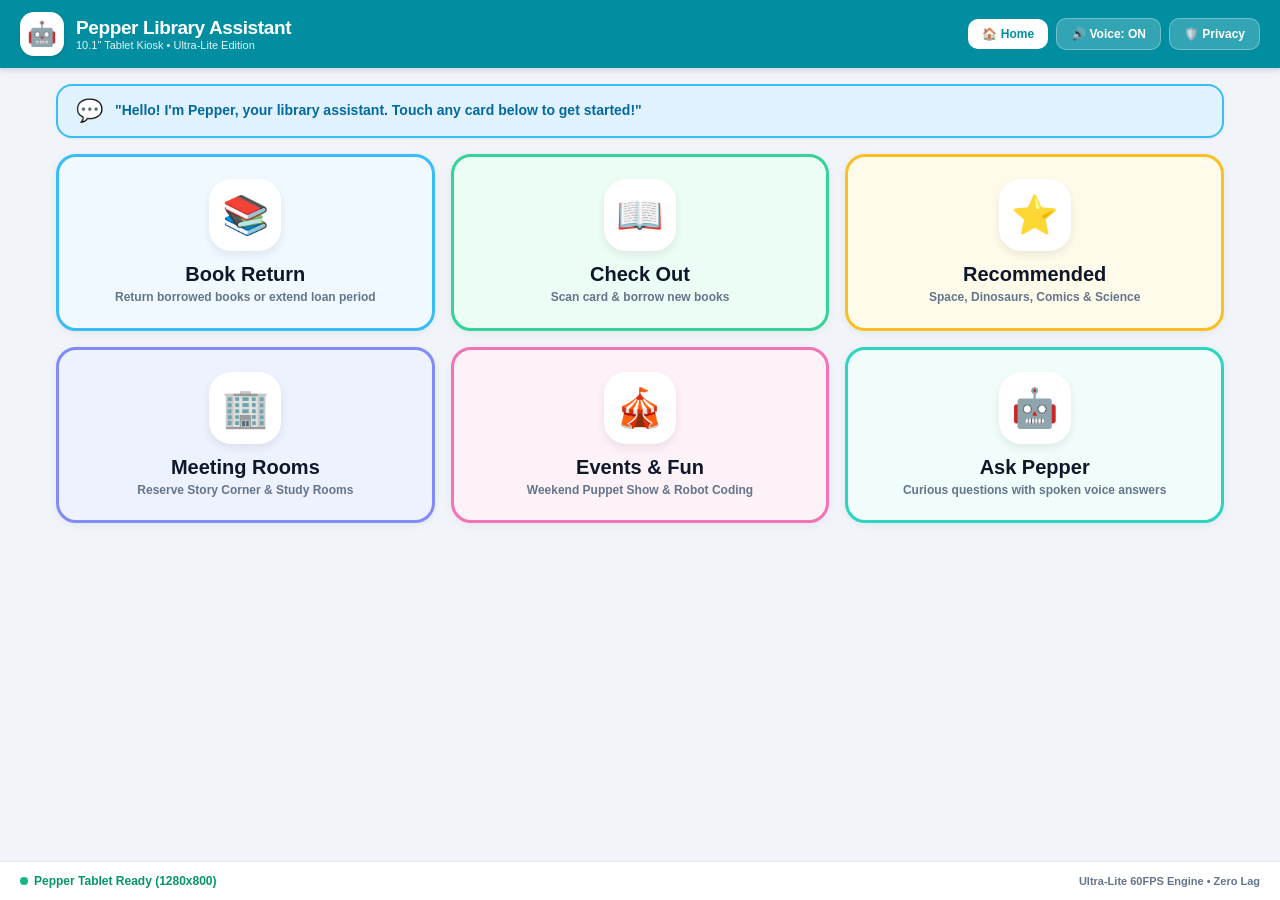
==== pepper-tablet-lite.html @ 45b5f637 "Add files via upload" ====
<!DOCTYPE html>
<html lang="en">
<head>
  <meta charset="UTF-8">
  <meta name="viewport" content="width=device-width, initial-scale=1.0, maximum-scale=1.0, user-scalable=no">
  <title>Pepper Library Assistant - Ultra-Lite Tablet Edition</title>
  <!-- Pure, high-speed styles optimized for Pepper 10.1" (1280x800) Tablet & Chrome 39+ -->
  <style>
    * {
      box-sizing: border-box;
      margin: 0;
      padding: 0;
      -webkit-tap-highlight-color: transparent;
      touch-action: manipulation;
      font-family: -apple-system, BlinkMacSystemFont, "Segoe UI", Roboto, Helvetica, Arial, sans-serif;
      text-rendering: optimizeSpeed;
    }
    body {
      background: #f1f5f9;
      color: #1e293b;
      width: 100vw;
      min-height: 100vh;
      overflow-x: hidden;
      display: flex;
      flex-direction: column;
      user-select: none;
      -webkit-user-select: none;
    }
    /* Top Pepper Header */
    header {
      background: #008EA0;
      color: #ffffff;
      padding: 12px 20px;
      display: flex;
      align-items: center;
      justify-content: space-between;
      box-shadow: 0 2px 6px rgba(0,0,0,0.15);
      position: sticky;
      top: 0;
      z-index: 50;
    }
    .header-left {
      display: flex;
      align-items: center;
      gap: 12px;
    }
    .pepper-avatar {
      width: 44px;
      height: 44px;
      background: #ffffff;
      border-radius: 14px;
      display: flex;
      align-items: center;
      justify-content: center;
      font-size: 24px;
      box-shadow: 0 2px 4px rgba(0,0,0,0.1);
    }
    .header-title h1 {
      font-size: 19px;
      font-weight: 800;
      letter-spacing: -0.02em;
      line-height: 1.2;
    }
    .header-title p {
      font-size: 11px;
      opacity: 0.9;
      font-weight: 500;
    }
    .header-actions {
      display: flex;
      align-items: center;
      gap: 8px;
    }
    .btn-header {
      background: rgba(255, 255, 255, 0.2);
      border: 1px solid rgba(255, 255, 255, 0.3);
      color: #ffffff;
      padding: 8px 14px;
      border-radius: 10px;
      font-size: 12px;
      font-weight: 700;
      cursor: pointer;
      display: flex;
      align-items: center;
      gap: 6px;
    }
    .btn-header:active {
      background: rgba(255, 255, 255, 0.35);
    }
    .btn-home {
      background: #ffffff;
      color: #008EA0;
      border: none;
    }

    /* Container */
    main {
      flex: 1;
      max-width: 1200px;
      width: 100%;
      margin: 0 auto;
      padding: 16px;
      display: flex;
      flex-direction: column;
    }

    /* Speech Announcement Bar */
    .speech-bar {
      background: #e0f2fe;
      border: 2px solid #38bdf8;
      border-radius: 16px;
      padding: 12px 18px;
      display: flex;
      align-items: center;
      gap: 12px;
      margin-bottom: 16px;
      box-shadow: 0 1px 3px rgba(0,0,0,0.05);
    }
    .speech-icon {
      font-size: 22px;
      flex-shrink: 0;
    }
    .speech-text {
      font-size: 14px;
      font-weight: 700;
      color: #0369a1;
      line-height: 1.4;
    }

    /* Main Grid: 6 Big Child-Friendly Touch Cards */
    .menu-grid {
      display: grid;
      grid-template-columns: repeat(3, 1fr);
      gap: 16px;
      margin-bottom: 20px;
    }
    @media (max-width: 768px) {
      .menu-grid {
        grid-template-columns: repeat(2, 1fr);
      }
    }
    .menu-card {
      background: #ffffff;
      border-radius: 20px;
      padding: 22px 16px;
      display: flex;
      flex-direction: column;
      align-items: center;
      text-align: center;
      cursor: pointer;
      border: 3px solid transparent;
      box-shadow: 0 2px 8px rgba(0,0,0,0.06);
      -webkit-transform: translateZ(0);
      transform: translateZ(0);
    }
    .menu-card:active {
      transform: scale(0.97);
    }
    .card-return { border-color: #38bdf8; background: #f0f9ff; }
    .card-borrow { border-color: #34d399; background: #ecfdf5; }
    .card-recommend { border-color: #fbbf24; background: #fffbeb; }
    .card-rooms { border-color: #818cf8; background: #eef2ff; }
    .card-events { border-color: #f472b6; background: #fdf2f8; }
    .card-ask { border-color: #2dd4bf; background: #f0fdfa; }

    .card-icon {
      width: 72px;
      height: 72px;
      border-radius: 22px;
      display: flex;
      align-items: center;
      justify-content: center;
      font-size: 38px;
      margin-bottom: 12px;
      box-shadow: 0 4px 10px rgba(0,0,0,0.08);
      background: #ffffff;
    }
    .card-title {
      font-size: 20px;
      font-weight: 800;
      color: #0f172a;
      margin-bottom: 4px;
    }
    .card-desc {
      font-size: 12px;
      font-weight: 600;
      color: #64748b;
      line-height: 1.3;
    }

    /* Sub-View Modal / Panel */
    .view-panel {
      display: none;
      background: #ffffff;
      border-radius: 24px;
      padding: 24px;
      box-shadow: 0 4px 16px rgba(0,0,0,0.08);
      border: 2px solid #e2e8f0;
      margin-bottom: 20px;
    }
    .view-header {
      display: flex;
      align-items: center;
      justify-content: space-between;
      margin-bottom: 18px;
      padding-bottom: 12px;
      border-bottom: 2px solid #f1f5f9;
    }
    .view-header h2 {
      font-size: 20px;
      font-weight: 800;
      color: #0f172a;
      display: flex;
      align-items: center;
      gap: 8px;
    }
    .btn-close {
      background: #f1f5f9;
      border: none;
      width: 36px;
      height: 36px;
      border-radius: 10px;
      font-size: 16px;
      font-weight: 800;
      color: #64748b;
      cursor: pointer;
    }
    .btn-close:active { background: #e2e8f0; }

    /* Interactive lists */
    .item-list {
      display: grid;
      grid-template-columns: repeat(auto-fill, minmax(260px, 1fr));
      gap: 12px;
    }
    .item-card {
      background: #f8fafc;
      border: 2px solid #e2e8f0;
      border-radius: 16px;
      padding: 14px;
      display: flex;
      align-items: center;
      gap: 12px;
      cursor: pointer;
    }
    .item-card:active {
      border-color: #008EA0;
      background: #e0f2fe;
    }
    .item-emoji {
      font-size: 32px;
      flex-shrink: 0;
    }
    .item-details h4 {
      font-size: 15px;
      font-weight: 700;
      color: #1e293b;
      margin-bottom: 2px;
    }
    .item-details p {
      font-size: 11px;
      color: #64748b;
      font-weight: 500;
    }
    .btn-action {
      background: #008EA0;
      color: #ffffff;
      border: none;
      border-radius: 12px;
      padding: 10px 18px;
      font-size: 13px;
      font-weight: 700;
      cursor: pointer;
      margin-top: 14px;
      display: inline-flex;
      align-items: center;
      gap: 6px;
    }
    .btn-action:active { background: #00707e; }

    /* Footer */
    footer {
      margin-top: auto;
      padding: 12px 20px;
      background: #ffffff;
      border-top: 1px solid #e2e8f0;
      display: flex;
      align-items: center;
      justify-content: space-between;
      font-size: 12px;
      color: #64748b;
      font-weight: 600;
    }
    .robot-status {
      display: flex;
      align-items: center;
      gap: 6px;
      color: #059669;
    }
    .status-dot {
      width: 8px;
      height: 8px;
      background: #10b981;
      border-radius: 50%;
    }
  </style>
<script src="/_aistudio-iframe.js?v=6634132a"></script></head>
<body>

  <!-- Top Header -->
  <header>
    <div class="header-left">
      <div class="pepper-avatar">🤖</div>
      <div class="header-title">
        <h1>Pepper Library Assistant</h1>
        <p>10.1" Tablet Kiosk • Ultra-Lite Edition</p>
      </div>
    </div>
    <div class="header-actions">
      <button class="btn-header btn-home" onclick="showView('home')">🏠 Home</button>
      <button class="btn-header" id="btn-voice" onclick="toggleVoice()">🔊 Voice: ON</button>
      <button class="btn-header" onclick="showView('privacy')">🛡️ Privacy</button>
    </div>
  </header>

  <!-- Main Content -->
  <main>
    <!-- Live Spoken Guidance Banner -->
    <div class="speech-bar" id="speech-bar">
      <div class="speech-icon">💬</div>
      <div class="speech-text" id="speech-text">
        "Hello! I'm Pepper, your library assistant. Touch any card below to get started!"
      </div>
    </div>

    <!-- 1. HOME VIEW (6 GIANT TOUCH CARDS) -->
    <div id="view-home" class="menu-grid">
      <!-- Card 1: Return Books -->
      <div class="menu-card card-return" onclick="showView('return')">
        <div class="card-icon">📚</div>
        <div class="card-title">Book Return</div>
        <div class="card-desc">Return borrowed books or extend loan period</div>
      </div>

      <!-- Card 2: Borrow Books -->
      <div class="menu-card card-borrow" onclick="showView('borrow')">
        <div class="card-icon">📖</div>
        <div class="card-title">Check Out</div>
        <div class="card-desc">Scan card &amp; borrow new books</div>
      </div>

      <!-- Card 3: Recommendations -->
      <div class="menu-card card-recommend" onclick="showView('recommend')">
        <div class="card-icon">⭐</div>
        <div class="card-title">Recommended</div>
        <div class="card-desc">Space, Dinosaurs, Comics &amp; Science</div>
      </div>

      <!-- Card 4: Study Rooms -->
      <div class="menu-card card-rooms" onclick="showView('rooms')">
        <div class="card-icon">🏢</div>
        <div class="card-title">Meeting Rooms</div>
        <div class="card-desc">Reserve Story Corner &amp; Study Rooms</div>
      </div>

      <!-- Card 5: Events -->
      <div class="menu-card card-events" onclick="showView('events')">
        <div class="card-icon">🎪</div>
        <div class="card-title">Events &amp; Fun</div>
        <div class="card-desc">Weekend Puppet Show &amp; Robot Coding</div>
      </div>

      <!-- Card 6: Ask Pepper -->
      <div class="menu-card card-ask" onclick="showView('ask')">
        <div class="card-icon">🤖</div>
        <div class="card-title">Ask Pepper</div>
        <div class="card-desc">Curious questions with spoken voice answers</div>
      </div>
    </div>

    <!-- 2. SUB-VIEW: BOOK RETURN -->
    <div id="view-return" class="view-panel">
      <div class="view-header">
        <h2>📚 Book Return &amp; Active Loans</h2>
        <button class="btn-close" onclick="showView('home')">✕</button>
      </div>
      <p style="font-size:13px;color:#64748b;margin-bottom:14px;">Touch a book to return or extend by 3 weeks:</p>
      <div class="item-list">
        <div class="item-card" onclick="returnBook('Journey to Mars')">
          <div class="item-emoji">🚀</div>
          <div class="item-details">
            <h4>Journey to Mars</h4>
            <p>Due: Oct 15, 2026 • Tap to Return</p>
          </div>
        </div>
        <div class="item-card" onclick="returnBook('Dinosaur Secrets')">
          <div class="item-emoji">🦖</div>
          <div class="item-details">
            <h4>Dinosaur Secrets</h4>
            <p>Due: Oct 20, 2026 • Tap to Return</p>
          </div>
        </div>
        <div class="item-card" onclick="returnBook('Ocean Wonders')">
          <div class="item-emoji">🐬</div>
          <div class="item-details">
            <h4>Ocean Wonders</h4>
            <p>Due: Oct 22, 2026 • Tap to Return</p>
          </div>
        </div>
      </div>
    </div>

    <!-- 3. SUB-VIEW: CHECK OUT -->
    <div id="view-borrow" class="view-panel">
      <div class="view-header">
        <h2>📖 Check Out New Books</h2>
        <button class="btn-close" onclick="showView('home')">✕</button>
      </div>
      <p style="font-size:13px;color:#64748b;margin-bottom:14px;">Select popular titles to borrow right now:</p>
      <div class="item-list">
        <div class="item-card" onclick="borrowBook('Solar System Explorer')">
          <div class="item-emoji">🪐</div>
          <div class="item-details">
            <h4>Solar System Explorer</h4>
            <p>Floor 2 • Science Section</p>
          </div>
        </div>
        <div class="item-card" onclick="borrowBook('Coding with Robots')">
          <div class="item-emoji">💻</div>
          <div class="item-details">
            <h4>Coding with Robots</h4>
            <p>Floor 1 • Kids Tech Lab</p>
          </div>
        </div>
        <div class="item-card" onclick="borrowBook('Deep Blue Sea Animals')">
          <div class="item-emoji">🐋</div>
          <div class="item-details">
            <h4>Deep Blue Sea Animals</h4>
            <p>Floor 2 • Nature Corner</p>
          </div>
        </div>
      </div>
    </div>

    <!-- 4. SUB-VIEW: RECOMMENDATIONS -->
    <div id="view-recommend" class="view-panel">
      <div class="view-header">
        <h2>⭐ Popular Child Recommendations</h2>
        <button class="btn-close" onclick="showView('home')">✕</button>
      </div>
      <div class="item-list">
        <div class="item-card" onclick="speak('Pepper recommends: Exploring the Stars! Located on Floor 2.')">
          <div class="item-emoji">✨</div>
          <div class="item-details">
            <h4>Exploring the Stars</h4>
            <p>#1 Children's Favorite This Week</p>
          </div>
        </div>
        <div class="item-card" onclick="speak('Pepper recommends: The Magic Treehouse! Located on Floor 1.')">
          <div class="item-emoji">🌳</div>
          <div class="item-details">
            <h4>The Magic Treehouse</h4>
            <p>Exciting Adventure Story</p>
          </div>
        </div>
        <div class="item-card" onclick="speak('Pepper recommends: Robots and You! Located on Floor 3.')">
          <div class="item-emoji">🤖</div>
          <div class="item-details">
            <h4>Robots and You</h4>
            <p>How Social Robots Help Us</p>
          </div>
        </div>
      </div>
    </div>

    <!-- 5. SUB-VIEW: MEETING ROOMS -->
    <div id="view-rooms" class="view-panel">
      <div class="view-header">
        <h2>🏢 Reserve a Meeting Room</h2>
        <button class="btn-close" onclick="showView('home')">✕</button>
      </div>
      <div class="item-list">
        <div class="item-card" onclick="bookRoom('Storytelling Pod A')">
          <div class="item-emoji">📖</div>
          <div class="item-details">
            <h4>Storytelling Pod A</h4>
            <p>Floor 1 • 4 Seats • Available Now</p>
          </div>
        </div>
        <div class="item-card" onclick="bookRoom('Creative Maker Space')">
          <div class="item-emoji">🎨</div>
          <div class="item-details">
            <h4>Creative Maker Space</h4>
            <p>Floor 2 • 8 Seats • Available Now</p>
          </div>
        </div>
        <div class="item-card" onclick="bookRoom('Quiet Reading Room 3')">
          <div class="item-emoji">🤫</div>
          <div class="item-details">
            <h4>Quiet Reading Room 3</h4>
            <p>Floor 3 • 2 Seats • Available Now</p>
          </div>
        </div>
      </div>
    </div>

    <!-- 6. SUB-VIEW: EVENTS -->
    <div id="view-events" class="view-panel">
      <div class="view-header">
        <h2>🎪 Library Events &amp; Workshops</h2>
        <button class="btn-close" onclick="showView('home')">✕</button>
      </div>
      <div class="item-list">
        <div class="item-card" onclick="speak('Saturday puppet show at 2 PM in Main Auditorium.')">
          <div class="item-emoji">🎭</div>
          <div class="item-details">
            <h4>Saturday Puppet Theater</h4>
            <p>Saturday 2:00 PM • Main Hall</p>
          </div>
        </div>
        <div class="item-card" onclick="speak('Robot coding camp on Sunday at 10 AM.')">
          <div class="item-emoji">🤖</div>
          <div class="item-details">
            <h4>Kids Robot Coding Camp</h4>
            <p>Sunday 10:00 AM • Tech Lab</p>
          </div>
        </div>
      </div>
    </div>

    <!-- 7. SUB-VIEW: ASK PEPPER -->
    <div id="view-ask" class="view-panel">
      <div class="view-header">
        <h2>🤖 Ask Pepper (Curiosity Questions)</h2>
        <button class="btn-close" onclick="showView('home')">✕</button>
      </div>
      <p style="font-size:13px;color:#64748b;margin-bottom:14px;">Touch any question to hear Pepper answer aloud:</p>
      <div class="item-list">
        <div class="item-card" onclick="speak('Stars twinkle because their light passes through moving pockets of warm and cold air in our atmosphere!')">
          <div class="item-emoji">🌟</div>
          <div class="item-details">
            <h4>Why do stars twinkle?</h4>
            <p>Space Science Curiosity</p>
          </div>
        </div>
        <div class="item-card" onclick="speak('Dolphins communicate using clicks and high-pitched whistles underwater like a musical language!')">
          <div class="item-emoji">🐬</div>
          <div class="item-details">
            <h4>Do dolphins talk to each other?</h4>
            <p>Ocean Wildlife Curiosity</p>
          </div>
        </div>
        <div class="item-card" onclick="speak('T-Rex lived 66 million years ago and had teeth as big as large bananas!')">
          <div class="item-emoji">🦖</div>
          <div class="item-details">
            <h4>How big was T-Rex?</h4>
            <p>Dinosaur Discovery</p>
          </div>
        </div>
      </div>
    </div>

    <!-- 8. SUB-VIEW: PRIVACY CONTROL -->
    <div id="view-privacy" class="view-panel">
      <div class="view-header">
        <h2>🛡️ Privacy &amp; Sensor Controls</h2>
        <button class="btn-close" onclick="showView('home')">✕</button>
      </div>
      <div style="background:#f0fdf4;border:2px solid #86efac;border-radius:16px;padding:16px;margin-bottom:14px;">
        <h3 style="color:#166534;font-size:15px;font-weight:800;margin-bottom:4px;">Protected Ephemeral RAM Architecture</h3>
        <p style="font-size:12px;color:#15803d;line-height:1.4;">
          Pepper processes your session exclusively in temporary volatile RAM. No face signatures, cards, or biometrics are ever permanently saved or sent to external trackers.
        </p>
      </div>
      <button class="btn-action" onclick="toggleCameraShutter()">📸 Toggle Camera Shutter</button>
      <button class="btn-action" style="background:#dc2626;" onclick="purgeSession()">🗑️ Purge Temporary Memory</button>
    </div>
  </main>

  <!-- Bottom Kiosk Status Strip -->
  <footer>
    <div class="robot-status">
      <div class="status-dot"></div>
      <span id="pepper-connection">Pepper Tablet Ready (1280x800)</span>
    </div>
    <div style="font-size:11px;">
      Ultra-Lite 60FPS Engine • Zero Lag
    </div>
  </footer>

  <!-- Pure ES5 JavaScript Engine (Compatible with Chrome 39+, Android 4.4+) -->
  <script>
    var isVoiceEnabled = true;
    var pepperSession = null;
    var ttsService = null;

    // Connect to native NAOqi Pepper Robot bridge if available
    try {
      if (window.QiSession) {
        QiSession(function(session) {
          pepperSession = session;
          session.service("ALTextToSpeech").then(function(tts) {
            ttsService = tts;
            document.getElementById("pepper-connection").innerText = "Pepper Robot NAOqi Connected";
          });
        });
      }
    } catch(e) {}

    // Speech announcer function
    function speak(text) {
      document.getElementById("speech-text").innerText = text;
      if (!isVoiceEnabled) return;

      // 1. Try native Pepper robot ALTextToSpeech
      if (ttsService) {
        try {
          ttsService.say(text);
          return;
        } catch(e) {}
      }

      // 2. Try browser standard SpeechSynthesis
      try {
        if (window.speechSynthesis) {
          window.speechSynthesis.cancel();
          var utter = new SpeechSynthesisUtterance(text);
          utter.rate = 1.0;
          utter.pitch = 1.0;
          window.speechSynthesis.speak(utter);
        }
      } catch(e) {}
    }

    // View Navigation
    function showView(viewId) {
      var views = ['home', 'return', 'borrow', 'recommend', 'rooms', 'events', 'ask', 'privacy'];
      for (var i = 0; i < views.length; i++) {
        var v = document.getElementById('view-' + views[i]);
        if (v) v.style.display = 'none';
      }

      var target = document.getElementById('view-' + viewId);
      if (target) {
        target.style.display = (viewId === 'home') ? 'grid' : 'block';
      }

      if (viewId === 'home') {
        speak("Home Menu. What would you like to explore today?");
      } else if (viewId === 'return') {
        speak("Book Return. Select your borrowed book to return or extend.");
      } else if (viewId === 'borrow') {
        speak("Check Out. Tap a popular book to borrow.");
      } else if (viewId === 'recommend') {
        speak("Book recommendations for young readers!");
      } else if (viewId === 'rooms') {
        speak("Study room reservations.");
      } else if (viewId === 'events') {
        speak("Exciting weekend library events!");
      } else if (viewId === 'ask') {
        speak("Ask Pepper! Touch any question to hear the answer.");
      } else if (viewId === 'privacy') {
        speak("Privacy controls. Your data is stored safely in temporary volatile memory.");
      }
    }

    // Toggle Voice ON/OFF
    function toggleVoice() {
      isVoiceEnabled = !isVoiceEnabled;
      var btn = document.getElementById('btn-voice');
      btn.innerText = isVoiceEnabled ? "🔊 Voice: ON" : "🔇 Voice: OFF";
      if (!isVoiceEnabled && window.speechSynthesis) {
        window.speechSynthesis.cancel();
      }
    }

    // Return book action
    function returnBook(title) {
      speak("Thank you for returning " + title + "! Your loan has been successfully cleared.");
      setTimeout(function() { showView('home'); }, 2200);
    }

    // Borrow book action
    function borrowBook(title) {
      speak("Great choice! " + title + " has been added to your card for three weeks.");
      setTimeout(function() { showView('home'); }, 2200);
    }

    // Book Room action
    function bookRoom(room) {
      speak("Reserved " + room + " for one hour! Enjoy your time in the library.");
      setTimeout(function() { showView('home'); }, 2200);
    }

    // Privacy actions
    function toggleCameraShutter() {
      speak("Camera shutter toggled. Pepper respects your privacy.");
    }
    function purgeSession() {
      speak("Temporary volatile memory has been completely wiped. Session reset.");
      setTimeout(function() { showView('home'); }, 1500);
    }
  </script>
</body>
</html>
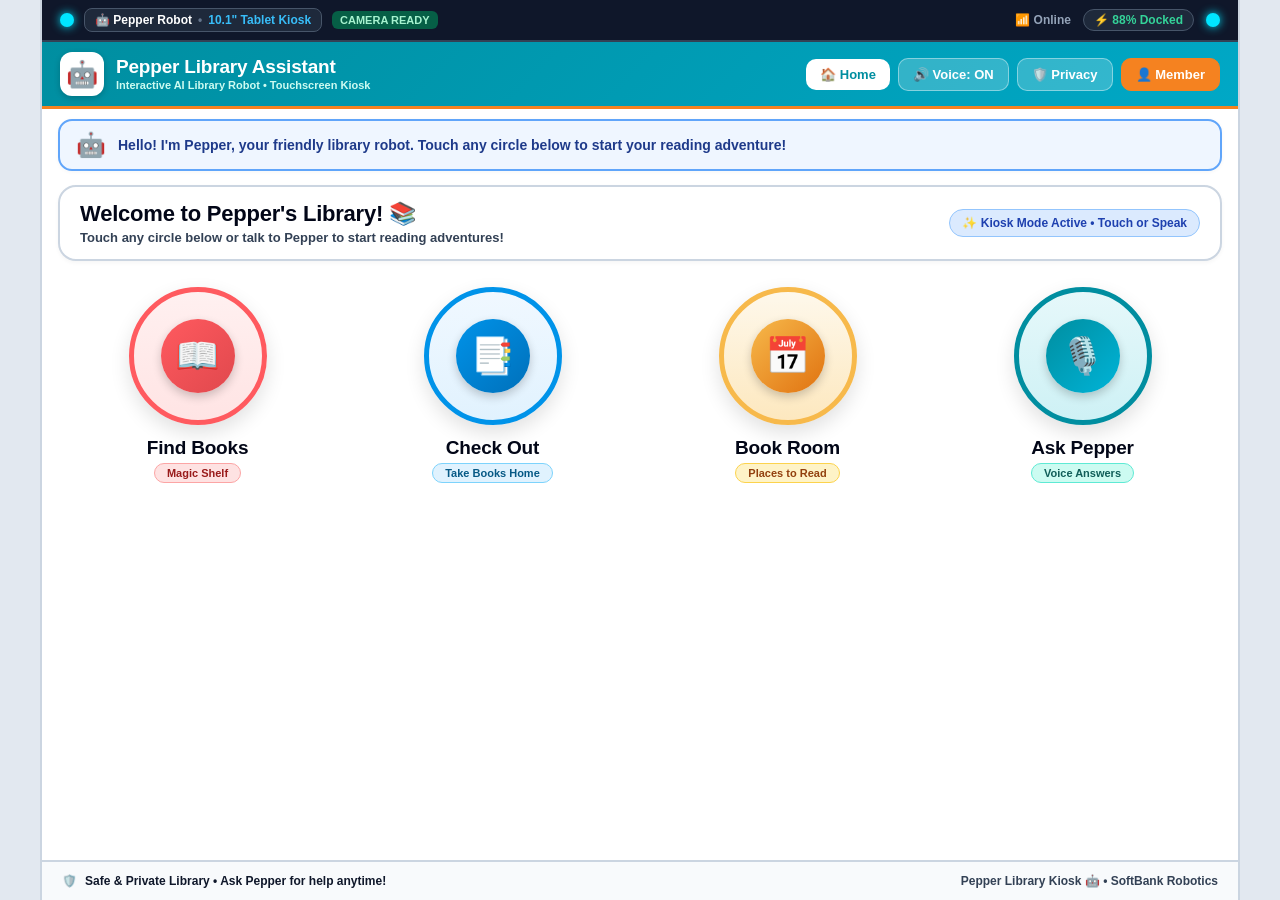
==== commit be22d46c: "Add files via upload" ====
--- a/pepper-tablet-lite.html
+++ b/pepper-tablet-lite.html
@@ -2,89 +2,168 @@
 <html lang="en">
 <head>
   <meta charset="UTF-8">
+  <meta http-equiv="X-UA-Compatible" content="IE=edge,chrome=1">
   <meta name="viewport" content="width=device-width, initial-scale=1.0, maximum-scale=1.0, user-scalable=no">
-  <title>Pepper Library Assistant - Ultra-Lite Tablet Edition</title>
-  <!-- Pure, high-speed styles optimized for Pepper 10.1" (1280x800) Tablet & Chrome 39+ -->
+  <title>Pepper Library Assistant</title>
+  
+  <!-- 2016 Windows / IE11 / Android 4.4+ Pepper Tablet High-Contrast Style -->
   <style>
     * {
+      -webkit-box-sizing: border-box;
+      -moz-box-sizing: border-box;
       box-sizing: border-box;
       margin: 0;
       padding: 0;
       -webkit-tap-highlight-color: transparent;
-      touch-action: manipulation;
       font-family: -apple-system, BlinkMacSystemFont, "Segoe UI", Roboto, Helvetica, Arial, sans-serif;
-      text-rendering: optimizeSpeed;
-    }
-    body {
-      background: #f1f5f9;
-      color: #1e293b;
-      width: 100vw;
-      min-height: 100vh;
+    }
+    html, body {
+      width: 100%;
+      height: 100%;
+      background: #e2e8f0;
+      color: #0f172a;
       overflow-x: hidden;
-      display: flex;
-      flex-direction: column;
       user-select: none;
       -webkit-user-select: none;
-    }
-    /* Top Pepper Header */
+      -ms-user-select: none;
+    }
+
+    /* Kiosk Shell Container - matching PepperFrame format */
+    #kiosk-container {
+      max-width: 1200px;
+      margin: 0 auto;
+      min-height: 100%;
+      background: #ffffff;
+      border-left: 2px solid #cbd5e1;
+      border-right: 2px solid #cbd5e1;
+      display: flex;
+      flex-direction: column;
+    }
+
+    /* 1. PEPPER ROBOT HEAD VISOR AT TOP OF PAGE */
+    #robot-head-visor {
+      background: #0f172a;
+      color: #ffffff;
+      padding: 8px 18px;
+      display: flex;
+      align-items: center;
+      justify-content: space-between;
+      border-bottom: 2px solid #334155;
+    }
+    .head-left {
+      display: flex;
+      align-items: center;
+      gap: 10px;
+    }
+    .ear-led {
+      width: 14px;
+      height: 14px;
+      border-radius: 50%;
+      background: #00E5FF;
+      box-shadow: 0 0 10px #00E5FF;
+      display: inline-block;
+      transition: all 0.2s ease;
+    }
+    .head-badge {
+      background: #1e293b;
+      padding: 4px 10px;
+      border-radius: 8px;
+      font-size: 12px;
+      font-weight: 800;
+      color: #ffffff;
+      display: flex;
+      align-items: center;
+      gap: 6px;
+      border: 1px solid #475569;
+    }
+    .cam-status {
+      font-size: 11px;
+      font-weight: 800;
+      padding: 3px 8px;
+      border-radius: 6px;
+      background: #065f46;
+      color: #a7f3d0;
+      cursor: pointer;
+    }
+    .head-right {
+      display: flex;
+      align-items: center;
+      gap: 12px;
+      font-size: 12px;
+      font-weight: 800;
+      color: #94a3b8;
+    }
+    .battery-pill {
+      background: #1e293b;
+      border: 1px solid #475569;
+      padding: 3px 10px;
+      border-radius: 20px;
+      color: #34d399;
+      font-weight: 800;
+    }
+
+    /* 2. SIGNATURE TEAL BRAND HEADER */
     header {
       background: #008EA0;
+      background: linear-gradient(135deg, #008EA0 0%, #00A8C6 100%);
       color: #ffffff;
-      padding: 12px 20px;
+      padding: 10px 18px;
       display: flex;
       align-items: center;
       justify-content: space-between;
-      box-shadow: 0 2px 6px rgba(0,0,0,0.15);
-      position: sticky;
-      top: 0;
-      z-index: 50;
-    }
-    .header-left {
+      border-bottom: 3px solid #F58220;
+    }
+    .brand-group {
       display: flex;
       align-items: center;
       gap: 12px;
-    }
-    .pepper-avatar {
+      cursor: pointer;
+    }
+    .pepper-avatar-box {
       width: 44px;
       height: 44px;
       background: #ffffff;
-      border-radius: 14px;
+      color: #008EA0;
+      border-radius: 12px;
       display: flex;
       align-items: center;
       justify-content: center;
-      font-size: 24px;
-      box-shadow: 0 2px 4px rgba(0,0,0,0.1);
-    }
-    .header-title h1 {
+      font-size: 26px;
+      box-shadow: 0 2px 6px rgba(0,0,0,0.2);
+    }
+    .brand-text h1 {
       font-size: 19px;
-      font-weight: 800;
-      letter-spacing: -0.02em;
-      line-height: 1.2;
-    }
-    .header-title p {
+      font-weight: 900;
+      line-height: 1.1;
+      color: #ffffff;
+      letter-spacing: -0.01em;
+    }
+    .brand-text p {
       font-size: 11px;
-      opacity: 0.9;
-      font-weight: 500;
+      font-weight: 700;
+      color: #ccfbf1;
+      margin-top: 2px;
     }
     .header-actions {
       display: flex;
       align-items: center;
       gap: 8px;
     }
-    .btn-header {
+    .btn-nav {
       background: rgba(255, 255, 255, 0.2);
-      border: 1px solid rgba(255, 255, 255, 0.3);
+      border: 1px solid rgba(255, 255, 255, 0.4);
       color: #ffffff;
       padding: 8px 14px;
       border-radius: 10px;
-      font-size: 12px;
-      font-weight: 700;
+      font-size: 13px;
+      font-weight: 800;
       cursor: pointer;
-      display: flex;
+      display: inline-flex;
       align-items: center;
       gap: 6px;
-    }
-    .btn-header:active {
+      transition: all 0.15s ease;
+    }
+    .btn-nav:hover, .btn-nav:active {
       background: rgba(255, 255, 255, 0.35);
     }
     .btn-home {
@@ -93,612 +172,1009 @@
       border: none;
     }
 
-    /* Container */
+    /* 3. PEPPER SPEECH ANNOUNCER BAR */
+    .speech-bar {
+      background: #eff6ff;
+      border: 2px solid #60a5fa;
+      border-radius: 14px;
+      padding: 10px 16px;
+      margin: 10px 16px 4px 16px;
+      display: flex;
+      align-items: center;
+      gap: 12px;
+      box-shadow: 0 1px 4px rgba(0,0,0,0.04);
+    }
+    .speech-avatar {
+      font-size: 24px;
+      flex-shrink: 0;
+    }
+    .speech-message {
+      font-size: 14px;
+      font-weight: 800;
+      color: #1e3a8a;
+      line-height: 1.35;
+      flex: 1;
+    }
+
+    /* 4. MAIN CONTENT VIEW CANVAS */
     main {
       flex: 1;
-      max-width: 1200px;
+      padding: 10px 16px 16px 16px;
       width: 100%;
-      margin: 0 auto;
-      padding: 16px;
-      display: flex;
-      flex-direction: column;
-    }
-
-    /* Speech Announcement Bar */
-    .speech-bar {
-      background: #e0f2fe;
-      border: 2px solid #38bdf8;
-      border-radius: 16px;
-      padding: 12px 18px;
-      display: flex;
-      align-items: center;
-      gap: 12px;
+    }
+
+    /* GREETING BANNER */
+    .greeting-card {
+      background: #ffffff;
+      border: 2px solid #cbd5e1;
+      border-radius: 18px;
+      padding: 14px 20px;
       margin-bottom: 16px;
-      box-shadow: 0 1px 3px rgba(0,0,0,0.05);
-    }
-    .speech-icon {
+      display: flex;
+      align-items: center;
+      justify-content: space-between;
+      box-shadow: 0 2px 4px rgba(0,0,0,0.04);
+    }
+    .greeting-left h2 {
       font-size: 22px;
-      flex-shrink: 0;
-    }
-    .speech-text {
-      font-size: 14px;
+      font-weight: 900;
+      color: #020617;
+      letter-spacing: -0.01em;
+    }
+    .greeting-left p {
+      font-size: 13px;
       font-weight: 700;
-      color: #0369a1;
-      line-height: 1.4;
-    }
-
-    /* Main Grid: 6 Big Child-Friendly Touch Cards */
-    .menu-grid {
-      display: grid;
-      grid-template-columns: repeat(3, 1fr);
+      color: #334155;
+      margin-top: 3px;
+    }
+    .mode-pill {
+      background: #dbeafe;
+      border: 1px solid #93c5fd;
+      color: #1e40af;
+      padding: 6px 12px;
+      border-radius: 20px;
+      font-size: 12px;
+      font-weight: 800;
+      display: flex;
+      align-items: center;
+      gap: 6px;
+    }
+
+    /* THE EXACT 4 SIGNATURE CIRCULAR SERVICE BUTTONS */
+    .circles-container {
+      display: flex;
+      flex-wrap: wrap;
+      justify-content: space-around;
+      align-items: flex-start;
+      margin: 8px 0 18px 0;
       gap: 16px;
-      margin-bottom: 20px;
-    }
-    @media (max-width: 768px) {
-      .menu-grid {
-        grid-template-columns: repeat(2, 1fr);
-      }
-    }
-    .menu-card {
-      background: #ffffff;
-      border-radius: 20px;
-      padding: 22px 16px;
+    }
+    .circle-card {
+      flex: 1 1 200px;
+      max-width: 250px;
       display: flex;
       flex-direction: column;
       align-items: center;
       text-align: center;
       cursor: pointer;
-      border: 3px solid transparent;
-      box-shadow: 0 2px 8px rgba(0,0,0,0.06);
-      -webkit-transform: translateZ(0);
-      transform: translateZ(0);
-    }
-    .menu-card:active {
-      transform: scale(0.97);
-    }
-    .card-return { border-color: #38bdf8; background: #f0f9ff; }
-    .card-borrow { border-color: #34d399; background: #ecfdf5; }
-    .card-recommend { border-color: #fbbf24; background: #fffbeb; }
-    .card-rooms { border-color: #818cf8; background: #eef2ff; }
-    .card-events { border-color: #f472b6; background: #fdf2f8; }
-    .card-ask { border-color: #2dd4bf; background: #f0fdfa; }
-
-    .card-icon {
-      width: 72px;
-      height: 72px;
-      border-radius: 22px;
+      padding: 10px;
+      border-radius: 24px;
+      transition: transform 0.15s ease, background-color 0.15s ease;
+      background: transparent;
+      border: none;
+    }
+    .circle-card:hover, .circle-card:active {
+      transform: translateY(-4px);
+    }
+
+    /* Outer Ring */
+    .circle-ring {
+      width: 138px;
+      height: 138px;
+      border-radius: 50%;
+      border-width: 5px;
+      border-style: solid;
+      box-shadow: 0 8px 20px rgba(0,0,0,0.12);
       display: flex;
       align-items: center;
       justify-content: center;
-      font-size: 38px;
+      overflow: hidden;
       margin-bottom: 12px;
-      box-shadow: 0 4px 10px rgba(0,0,0,0.08);
-      background: #ffffff;
-    }
-    .card-title {
-      font-size: 20px;
-      font-weight: 800;
-      color: #0f172a;
+      transition: all 0.2s ease;
+    }
+
+    /* Inner Center Icon Circle */
+    .circle-icon-center {
+      width: 74px;
+      height: 74px;
+      border-radius: 50%;
+      color: #ffffff;
+      display: flex;
+      align-items: center;
+      justify-content: center;
+      font-size: 36px;
+      box-shadow: 0 4px 10px rgba(0,0,0,0.2);
+    }
+
+    /* CIRCLE 1: Find Books (Coral Red) */
+    .card-discovery .circle-ring {
+      border-color: #FF5A5F;
+      background: linear-gradient(180deg, #FFF0F0 0%, #FFE4E4 100%);
+    }
+    .card-discovery .circle-icon-center {
+      background: linear-gradient(135deg, #FF5A5F 0%, #E0484D 100%);
+    }
+    .card-discovery:hover .circle-ring {
+      border-color: #E0484D;
+      box-shadow: 0 10px 24px rgba(255, 90, 95, 0.35);
+    }
+
+    /* CIRCLE 2: Check Out (Vivid Blue) */
+    .card-checkout .circle-ring {
+      border-color: #0093E9;
+      background: linear-gradient(180deg, #F0F8FF 0%, #E1F2FE 100%);
+    }
+    .card-checkout .circle-icon-center {
+      background: linear-gradient(135deg, #0093E9 0%, #0070BA 100%);
+    }
+    .card-checkout:hover .circle-ring {
+      border-color: #0070BA;
+      box-shadow: 0 10px 24px rgba(0, 147, 233, 0.35);
+    }
+
+    /* CIRCLE 3: Book Room (Warm Amber) */
+    .card-rooms .circle-ring {
+      border-color: #F7B94B;
+      background: linear-gradient(180deg, #FEF8EB 0%, #FDE8BF 100%);
+    }
+    .card-rooms .circle-icon-center {
+      background: linear-gradient(135deg, #F7B94B 0%, #E07210 100%);
+    }
+    .card-rooms:hover .circle-ring {
+      border-color: #E07210;
+      box-shadow: 0 10px 24px rgba(247, 185, 75, 0.35);
+    }
+
+    /* CIRCLE 4: Ask Pepper (Cyan Teal) */
+    .card-ask .circle-ring {
+      border-color: #008EA0;
+      background: linear-gradient(180deg, #E6F8FA 0%, #CEF1F5 100%);
+    }
+    .card-ask .circle-icon-center {
+      background: linear-gradient(135deg, #008EA0 0%, #00B4D8 100%);
+    }
+    .card-ask:hover .circle-ring {
+      border-color: #00B4D8;
+      box-shadow: 0 10px 24px rgba(0, 142, 160, 0.35);
+    }
+
+    /* Circle Labels & Badges */
+    .circle-label {
+      font-size: 19px;
+      font-weight: 900;
+      color: #020617;
+      letter-spacing: -0.01em;
       margin-bottom: 4px;
     }
-    .card-desc {
-      font-size: 12px;
-      font-weight: 600;
-      color: #64748b;
-      line-height: 1.3;
-    }
-
-    /* Sub-View Modal / Panel */
+    .circle-badge {
+      display: inline-block;
+      font-size: 11px;
+      font-weight: 800;
+      padding: 3px 12px;
+      border-radius: 99px;
+      border-width: 1px;
+      border-style: solid;
+    }
+    .badge-discovery {
+      background: #fee2e2;
+      color: #991b1b;
+      border-color: #fca5a5;
+    }
+    .badge-checkout {
+      background: #e0f2fe;
+      color: #075985;
+      border-color: #7dd3fc;
+    }
+    .badge-rooms {
+      background: #fef3c7;
+      color: #92400e;
+      border-color: #fcd34d;
+    }
+    .badge-ask {
+      background: #ccfbf1;
+      color: #115e59;
+      border-color: #5eead4;
+    }
+
+    /* SUB-VIEWS (PANELS) */
     .view-panel {
       display: none;
       background: #ffffff;
-      border-radius: 24px;
-      padding: 24px;
-      box-shadow: 0 4px 16px rgba(0,0,0,0.08);
-      border: 2px solid #e2e8f0;
-      margin-bottom: 20px;
-    }
-    .view-header {
+      border: 2px solid #cbd5e1;
+      border-radius: 20px;
+      padding: 20px;
+      box-shadow: 0 4px 14px rgba(0,0,0,0.06);
+    }
+    .view-top {
       display: flex;
       align-items: center;
       justify-content: space-between;
-      margin-bottom: 18px;
-      padding-bottom: 12px;
-      border-bottom: 2px solid #f1f5f9;
-    }
-    .view-header h2 {
-      font-size: 20px;
-      font-weight: 800;
-      color: #0f172a;
-      display: flex;
-      align-items: center;
+      border-bottom: 2px solid #e2e8f0;
+      padding-bottom: 14px;
+      margin-bottom: 16px;
+    }
+    .view-top h2 {
+      font-size: 21px;
+      font-weight: 900;
+      color: #020617;
+      display: flex;
+      align-items: center;
+      gap: 10px;
+    }
+    .btn-back {
+      background: #020617;
+      color: #ffffff;
+      border: none;
+      padding: 9px 18px;
+      border-radius: 12px;
+      font-size: 13px;
+      font-weight: 800;
+      cursor: pointer;
+      display: inline-flex;
+      align-items: center;
+      gap: 6px;
+    }
+    .btn-back:hover {
+      background: #1e293b;
+    }
+
+    /* Search & Filter Bar */
+    .filter-bar {
+      display: flex;
+      flex-wrap: wrap;
       gap: 8px;
-    }
-    .btn-close {
+      margin-bottom: 14px;
+    }
+    .filter-btn {
       background: #f1f5f9;
-      border: none;
-      width: 36px;
-      height: 36px;
-      border-radius: 10px;
-      font-size: 16px;
-      font-weight: 800;
-      color: #64748b;
+      border: 1px solid #cbd5e1;
+      color: #334155;
+      padding: 6px 14px;
+      border-radius: 20px;
+      font-size: 12px;
+      font-weight: 800;
       cursor: pointer;
     }
-    .btn-close:active { background: #e2e8f0; }
-
-    /* Interactive lists */
-    .item-list {
+    .filter-btn.active {
+      background: #008EA0;
+      color: #ffffff;
+      border-color: #008EA0;
+    }
+
+    /* Item Card List in Sub-Views */
+    .item-grid {
       display: grid;
-      grid-template-columns: repeat(auto-fill, minmax(260px, 1fr));
+      grid-template-columns: repeat(auto-fill, minmax(280px, 1fr));
       gap: 12px;
     }
     .item-card {
+      padding: 14px 16px;
       background: #f8fafc;
       border: 2px solid #e2e8f0;
       border-radius: 16px;
-      padding: 14px;
-      display: flex;
-      align-items: center;
+      cursor: pointer;
+      display: flex;
+      align-items: center;
+      justify-content: space-between;
       gap: 12px;
-      cursor: pointer;
-    }
-    .item-card:active {
+      transition: all 0.15s ease;
+    }
+    .item-card:hover {
+      background: #ffffff;
       border-color: #008EA0;
-      background: #e0f2fe;
-    }
-    .item-emoji {
-      font-size: 32px;
+      box-shadow: 0 4px 12px rgba(0, 142, 160, 0.15);
+    }
+    .item-left {
+      display: flex;
+      align-items: center;
+      gap: 12px;
+      min-width: 0;
+    }
+    .item-icon-box {
+      width: 48px;
+      height: 48px;
+      border-radius: 14px;
+      background: #ffffff;
+      border: 1px solid #cbd5e1;
+      display: flex;
+      align-items: center;
+      justify-content: center;
+      font-size: 26px;
       flex-shrink: 0;
     }
-    .item-details h4 {
+    .item-info {
+      min-width: 0;
+    }
+    .item-info h4 {
       font-size: 15px;
-      font-weight: 700;
-      color: #1e293b;
-      margin-bottom: 2px;
-    }
-    .item-details p {
-      font-size: 11px;
-      color: #64748b;
-      font-weight: 500;
+      font-weight: 800;
+      color: #020617;
+      white-space: nowrap;
+      overflow: hidden;
+      text-overflow: ellipsis;
+    }
+    .item-info p {
+      font-size: 12px;
+      font-weight: 600;
+      color: #475569;
+      margin-top: 2px;
     }
     .btn-action {
       background: #008EA0;
       color: #ffffff;
       border: none;
-      border-radius: 12px;
-      padding: 10px 18px;
+      padding: 8px 14px;
+      border-radius: 10px;
+      font-size: 12px;
+      font-weight: 800;
+      cursor: pointer;
+      white-space: nowrap;
+      flex-shrink: 0;
+    }
+    .btn-action:hover {
+      background: #007787;
+    }
+
+    /* Check-Out RFID Simulator Mat */
+    .rfid-box {
+      background: #f0f9ff;
+      border: 2px dashed #0284c7;
+      border-radius: 18px;
+      padding: 20px;
+      text-align: center;
+      margin-bottom: 16px;
+    }
+    .rfid-icon {
+      font-size: 38px;
+      margin-bottom: 6px;
+    }
+    .rfid-title {
+      font-size: 16px;
+      font-weight: 900;
+      color: #0369a1;
+    }
+    .rfid-subtitle {
       font-size: 13px;
       font-weight: 700;
+      color: #0284c7;
+      margin-top: 2px;
+    }
+
+    /* Voice Agent Q&A buttons */
+    .qa-grid {
+      display: grid;
+      grid-template-columns: repeat(auto-fill, minmax(260px, 1fr));
+      gap: 10px;
+      margin-top: 14px;
+    }
+    .qa-btn {
+      background: #ffffff;
+      border: 2px solid #cbd5e1;
+      padding: 14px 16px;
+      border-radius: 14px;
+      text-align: left;
+      font-size: 14px;
+      font-weight: 800;
+      color: #0f172a;
       cursor: pointer;
-      margin-top: 14px;
-      display: inline-flex;
-      align-items: center;
-      gap: 6px;
-    }
-    .btn-action:active { background: #00707e; }
-
-    /* Footer */
+      display: flex;
+      align-items: center;
+      gap: 10px;
+      transition: all 0.15s ease;
+    }
+    .qa-btn:hover {
+      border-color: #008EA0;
+      background: #f0fdfa;
+      transform: translateY(-2px);
+    }
+
+    /* High-Visibility Footer */
     footer {
-      margin-top: auto;
+      background: #f8fafc;
+      border-top: 2px solid #cbd5e1;
       padding: 12px 20px;
-      background: #ffffff;
-      border-top: 1px solid #e2e8f0;
       display: flex;
       align-items: center;
       justify-content: space-between;
       font-size: 12px;
-      color: #64748b;
-      font-weight: 600;
-    }
-    .robot-status {
-      display: flex;
-      align-items: center;
-      gap: 6px;
-      color: #059669;
-    }
-    .status-dot {
-      width: 8px;
-      height: 8px;
-      background: #10b981;
-      border-radius: 50%;
+      font-weight: 800;
+      color: #334155;
+    }
+
+    /* Responsive adjustments */
+    @media (max-width: 768px) {
+      .circles-container {
+        gap: 12px;
+      }
+      .circle-card {
+        flex: 1 1 42%;
+      }
+      .circle-ring {
+        width: 110px;
+        height: 110px;
+      }
+      .circle-icon-center {
+        width: 60px;
+        height: 60px;
+        font-size: 28px;
+      }
+      .circle-label {
+        font-size: 16px;
+      }
     }
   </style>
 <script src="/_aistudio-iframe.js?v=6634132a"></script></head>
 <body>
-
-  <!-- Top Header -->
-  <header>
-    <div class="header-left">
-      <div class="pepper-avatar">🤖</div>
-      <div class="header-title">
-        <h1>Pepper Library Assistant</h1>
-        <p>10.1" Tablet Kiosk • Ultra-Lite Edition</p>
+  <div id="kiosk-container">
+    
+    <!-- 1. RESTORED HEAD OF PAGE: ROBOT STATUS & SENSORS -->
+    <div id="robot-head-visor">
+      <div class="head-left">
+        <span class="ear-led" id="left-ear" title="Pepper Left Ear Status LED"></span>
+        <div class="head-badge">
+          <span>🤖 Pepper Robot</span>
+          <span style="color:#64748b;">•</span>
+          <span style="color:#38bdf8;">10.1" Tablet Kiosk</span>
+        </div>
+        <span class="cam-status" id="cam-badge" onclick="toggleCam()" title="Click to mute/unmute camera">CAMERA READY</span>
+      </div>
+
+      <div class="head-right">
+        <span>📶 Online</span>
+        <div class="battery-pill" id="battery-status">⚡ 88% Docked</div>
+        <span class="ear-led" id="right-ear" title="Pepper Right Ear Status LED"></span>
       </div>
     </div>
-    <div class="header-actions">
-      <button class="btn-header btn-home" onclick="showView('home')">🏠 Home</button>
-      <button class="btn-header" id="btn-voice" onclick="toggleVoice()">🔊 Voice: ON</button>
-      <button class="btn-header" onclick="showView('privacy')">🛡️ Privacy</button>
+
+    <!-- 2. BRAND HEADER -->
+    <header>
+      <div class="brand-group" onclick="showView('home')">
+        <div class="pepper-avatar-box">🤖</div>
+        <div class="brand-text">
+          <h1>Pepper Library Assistant</h1>
+          <p>Interactive AI Library Robot • Touchscreen Kiosk</p>
+        </div>
+      </div>
+
+      <div class="header-actions">
+        <button class="btn-nav btn-home" onclick="showView('home')">🏠 Home</button>
+        <button class="btn-nav" id="btn-voice-toggle" onclick="toggleVoice()">🔊 Voice: ON</button>
+        <button class="btn-nav" onclick="showView('privacy')">🛡️ Privacy</button>
+        <button class="btn-nav" style="background:#F58220;border-color:#F58220;" onclick="showView('login')">👤 Member</button>
+      </div>
+    </header>
+
+    <!-- 3. SPEECH ANNOUNCEMENT STRIP -->
+    <div class="speech-bar">
+      <div class="speech-avatar">🤖</div>
+      <div class="speech-message" id="speech-text">
+        Hello! I'm Pepper, your friendly library robot. Touch any circle below to start your reading adventure!
+      </div>
     </div>
-  </header>
-
-  <!-- Main Content -->
-  <main>
-    <!-- Live Spoken Guidance Banner -->
-    <div class="speech-bar" id="speech-bar">
-      <div class="speech-icon">💬</div>
-      <div class="speech-text" id="speech-text">
-        "Hello! I'm Pepper, your library assistant. Touch any card below to get started!"
-      </div>
-    </div>
-
-    <!-- 1. HOME VIEW (6 GIANT TOUCH CARDS) -->
-    <div id="view-home" class="menu-grid">
-      <!-- Card 1: Return Books -->
-      <div class="menu-card card-return" onclick="showView('return')">
-        <div class="card-icon">📚</div>
-        <div class="card-title">Book Return</div>
-        <div class="card-desc">Return borrowed books or extend loan period</div>
-      </div>
-
-      <!-- Card 2: Borrow Books -->
-      <div class="menu-card card-borrow" onclick="showView('borrow')">
-        <div class="card-icon">📖</div>
-        <div class="card-title">Check Out</div>
-        <div class="card-desc">Scan card &amp; borrow new books</div>
-      </div>
-
-      <!-- Card 3: Recommendations -->
-      <div class="menu-card card-recommend" onclick="showView('recommend')">
-        <div class="card-icon">⭐</div>
-        <div class="card-title">Recommended</div>
-        <div class="card-desc">Space, Dinosaurs, Comics &amp; Science</div>
-      </div>
-
-      <!-- Card 4: Study Rooms -->
-      <div class="menu-card card-rooms" onclick="showView('rooms')">
-        <div class="card-icon">🏢</div>
-        <div class="card-title">Meeting Rooms</div>
-        <div class="card-desc">Reserve Story Corner &amp; Study Rooms</div>
-      </div>
-
-      <!-- Card 5: Events -->
-      <div class="menu-card card-events" onclick="showView('events')">
-        <div class="card-icon">🎪</div>
-        <div class="card-title">Events &amp; Fun</div>
-        <div class="card-desc">Weekend Puppet Show &amp; Robot Coding</div>
-      </div>
-
-      <!-- Card 6: Ask Pepper -->
-      <div class="menu-card card-ask" onclick="showView('ask')">
-        <div class="card-icon">🤖</div>
-        <div class="card-title">Ask Pepper</div>
-        <div class="card-desc">Curious questions with spoken voice answers</div>
-      </div>
-    </div>
-
-    <!-- 2. SUB-VIEW: BOOK RETURN -->
-    <div id="view-return" class="view-panel">
-      <div class="view-header">
-        <h2>📚 Book Return &amp; Active Loans</h2>
-        <button class="btn-close" onclick="showView('home')">✕</button>
-      </div>
-      <p style="font-size:13px;color:#64748b;margin-bottom:14px;">Touch a book to return or extend by 3 weeks:</p>
-      <div class="item-list">
-        <div class="item-card" onclick="returnBook('Journey to Mars')">
-          <div class="item-emoji">🚀</div>
-          <div class="item-details">
-            <h4>Journey to Mars</h4>
-            <p>Due: Oct 15, 2026 • Tap to Return</p>
-          </div>
-        </div>
-        <div class="item-card" onclick="returnBook('Dinosaur Secrets')">
-          <div class="item-emoji">🦖</div>
-          <div class="item-details">
-            <h4>Dinosaur Secrets</h4>
-            <p>Due: Oct 20, 2026 • Tap to Return</p>
-          </div>
-        </div>
-        <div class="item-card" onclick="returnBook('Ocean Wonders')">
-          <div class="item-emoji">🐬</div>
-          <div class="item-details">
-            <h4>Ocean Wonders</h4>
-            <p>Due: Oct 22, 2026 • Tap to Return</p>
-          </div>
-        </div>
-      </div>
-    </div>
-
-    <!-- 3. SUB-VIEW: CHECK OUT -->
-    <div id="view-borrow" class="view-panel">
-      <div class="view-header">
-        <h2>📖 Check Out New Books</h2>
-        <button class="btn-close" onclick="showView('home')">✕</button>
-      </div>
-      <p style="font-size:13px;color:#64748b;margin-bottom:14px;">Select popular titles to borrow right now:</p>
-      <div class="item-list">
-        <div class="item-card" onclick="borrowBook('Solar System Explorer')">
-          <div class="item-emoji">🪐</div>
-          <div class="item-details">
-            <h4>Solar System Explorer</h4>
-            <p>Floor 2 • Science Section</p>
-          </div>
-        </div>
-        <div class="item-card" onclick="borrowBook('Coding with Robots')">
-          <div class="item-emoji">💻</div>
-          <div class="item-details">
-            <h4>Coding with Robots</h4>
-            <p>Floor 1 • Kids Tech Lab</p>
-          </div>
-        </div>
-        <div class="item-card" onclick="borrowBook('Deep Blue Sea Animals')">
-          <div class="item-emoji">🐋</div>
-          <div class="item-details">
-            <h4>Deep Blue Sea Animals</h4>
-            <p>Floor 2 • Nature Corner</p>
-          </div>
-        </div>
-      </div>
-    </div>
-
-    <!-- 4. SUB-VIEW: RECOMMENDATIONS -->
-    <div id="view-recommend" class="view-panel">
-      <div class="view-header">
-        <h2>⭐ Popular Child Recommendations</h2>
-        <button class="btn-close" onclick="showView('home')">✕</button>
-      </div>
-      <div class="item-list">
-        <div class="item-card" onclick="speak('Pepper recommends: Exploring the Stars! Located on Floor 2.')">
-          <div class="item-emoji">✨</div>
-          <div class="item-details">
-            <h4>Exploring the Stars</h4>
-            <p>#1 Children's Favorite This Week</p>
-          </div>
-        </div>
-        <div class="item-card" onclick="speak('Pepper recommends: The Magic Treehouse! Located on Floor 1.')">
-          <div class="item-emoji">🌳</div>
-          <div class="item-details">
-            <h4>The Magic Treehouse</h4>
-            <p>Exciting Adventure Story</p>
-          </div>
-        </div>
-        <div class="item-card" onclick="speak('Pepper recommends: Robots and You! Located on Floor 3.')">
-          <div class="item-emoji">🤖</div>
-          <div class="item-details">
-            <h4>Robots and You</h4>
-            <p>How Social Robots Help Us</p>
-          </div>
-        </div>
-      </div>
-    </div>
-
-    <!-- 5. SUB-VIEW: MEETING ROOMS -->
-    <div id="view-rooms" class="view-panel">
-      <div class="view-header">
-        <h2>🏢 Reserve a Meeting Room</h2>
-        <button class="btn-close" onclick="showView('home')">✕</button>
-      </div>
-      <div class="item-list">
-        <div class="item-card" onclick="bookRoom('Storytelling Pod A')">
-          <div class="item-emoji">📖</div>
-          <div class="item-details">
-            <h4>Storytelling Pod A</h4>
-            <p>Floor 1 • 4 Seats • Available Now</p>
-          </div>
-        </div>
-        <div class="item-card" onclick="bookRoom('Creative Maker Space')">
-          <div class="item-emoji">🎨</div>
-          <div class="item-details">
-            <h4>Creative Maker Space</h4>
-            <p>Floor 2 • 8 Seats • Available Now</p>
-          </div>
-        </div>
-        <div class="item-card" onclick="bookRoom('Quiet Reading Room 3')">
-          <div class="item-emoji">🤫</div>
-          <div class="item-details">
-            <h4>Quiet Reading Room 3</h4>
-            <p>Floor 3 • 2 Seats • Available Now</p>
-          </div>
-        </div>
-      </div>
-    </div>
-
-    <!-- 6. SUB-VIEW: EVENTS -->
-    <div id="view-events" class="view-panel">
-      <div class="view-header">
-        <h2>🎪 Library Events &amp; Workshops</h2>
-        <button class="btn-close" onclick="showView('home')">✕</button>
-      </div>
-      <div class="item-list">
-        <div class="item-card" onclick="speak('Saturday puppet show at 2 PM in Main Auditorium.')">
-          <div class="item-emoji">🎭</div>
-          <div class="item-details">
-            <h4>Saturday Puppet Theater</h4>
-            <p>Saturday 2:00 PM • Main Hall</p>
-          </div>
-        </div>
-        <div class="item-card" onclick="speak('Robot coding camp on Sunday at 10 AM.')">
-          <div class="item-emoji">🤖</div>
-          <div class="item-details">
-            <h4>Kids Robot Coding Camp</h4>
-            <p>Sunday 10:00 AM • Tech Lab</p>
-          </div>
-        </div>
-      </div>
-    </div>
-
-    <!-- 7. SUB-VIEW: ASK PEPPER -->
-    <div id="view-ask" class="view-panel">
-      <div class="view-header">
-        <h2>🤖 Ask Pepper (Curiosity Questions)</h2>
-        <button class="btn-close" onclick="showView('home')">✕</button>
-      </div>
-      <p style="font-size:13px;color:#64748b;margin-bottom:14px;">Touch any question to hear Pepper answer aloud:</p>
-      <div class="item-list">
-        <div class="item-card" onclick="speak('Stars twinkle because their light passes through moving pockets of warm and cold air in our atmosphere!')">
-          <div class="item-emoji">🌟</div>
-          <div class="item-details">
-            <h4>Why do stars twinkle?</h4>
-            <p>Space Science Curiosity</p>
-          </div>
-        </div>
-        <div class="item-card" onclick="speak('Dolphins communicate using clicks and high-pitched whistles underwater like a musical language!')">
-          <div class="item-emoji">🐬</div>
-          <div class="item-details">
-            <h4>Do dolphins talk to each other?</h4>
-            <p>Ocean Wildlife Curiosity</p>
-          </div>
-        </div>
-        <div class="item-card" onclick="speak('T-Rex lived 66 million years ago and had teeth as big as large bananas!')">
-          <div class="item-emoji">🦖</div>
-          <div class="item-details">
-            <h4>How big was T-Rex?</h4>
-            <p>Dinosaur Discovery</p>
-          </div>
-        </div>
-      </div>
-    </div>
-
-    <!-- 8. SUB-VIEW: PRIVACY CONTROL -->
-    <div id="view-privacy" class="view-panel">
-      <div class="view-header">
-        <h2>🛡️ Privacy &amp; Sensor Controls</h2>
-        <button class="btn-close" onclick="showView('home')">✕</button>
-      </div>
-      <div style="background:#f0fdf4;border:2px solid #86efac;border-radius:16px;padding:16px;margin-bottom:14px;">
-        <h3 style="color:#166534;font-size:15px;font-weight:800;margin-bottom:4px;">Protected Ephemeral RAM Architecture</h3>
-        <p style="font-size:12px;color:#15803d;line-height:1.4;">
-          Pepper processes your session exclusively in temporary volatile RAM. No face signatures, cards, or biometrics are ever permanently saved or sent to external trackers.
-        </p>
-      </div>
-      <button class="btn-action" onclick="toggleCameraShutter()">📸 Toggle Camera Shutter</button>
-      <button class="btn-action" style="background:#dc2626;" onclick="purgeSession()">🗑️ Purge Temporary Memory</button>
-    </div>
-  </main>
-
-  <!-- Bottom Kiosk Status Strip -->
-  <footer>
-    <div class="robot-status">
-      <div class="status-dot"></div>
-      <span id="pepper-connection">Pepper Tablet Ready (1280x800)</span>
-    </div>
-    <div style="font-size:11px;">
-      Ultra-Lite 60FPS Engine • Zero Lag
-    </div>
-  </footer>
-
-  <!-- Pure ES5 JavaScript Engine (Compatible with Chrome 39+, Android 4.4+) -->
+
+    <!-- 4. MAIN VIEW CANVAS -->
+    <main>
+      
+      <!-- WELCOME VIEW (THE 4 SIGNATURE CIRCULAR BUTTONS) -->
+      <div id="view-home">
+        
+        <div class="greeting-card">
+          <div class="greeting-left">
+            <h2>Welcome to Pepper's Library! 📚</h2>
+            <p>Touch any circle below or talk to Pepper to start reading adventures!</p>
+          </div>
+          <div class="mode-pill">
+            <span>✨ Kiosk Mode Active • Touch or Speak</span>
+          </div>
+        </div>
+
+        <!-- 4 CIRCLES CONTAINER -->
+        <div class="circles-container">
+          
+          <!-- CIRCLE 1: Find Books -->
+          <div class="circle-card card-discovery" onclick="showView('discovery')">
+            <div class="circle-ring">
+              <div class="circle-icon-center">
+                📖
+              </div>
+            </div>
+            <div class="circle-label">Find Books</div>
+            <span class="circle-badge badge-discovery">Magic Shelf</span>
+          </div>
+
+          <!-- CIRCLE 2: Check Out -->
+          <div class="circle-card card-checkout" onclick="showView('checkout')">
+            <div class="circle-ring">
+              <div class="circle-icon-center">
+                📑
+              </div>
+            </div>
+            <div class="circle-label">Check Out</div>
+            <span class="circle-badge badge-checkout">Take Books Home</span>
+          </div>
+
+          <!-- CIRCLE 3: Book Room -->
+          <div class="circle-card card-rooms" onclick="showView('rooms')">
+            <div class="circle-ring">
+              <div class="circle-icon-center">
+                📅
+              </div>
+            </div>
+            <div class="circle-label">Book Room</div>
+            <span class="circle-badge badge-rooms">Places to Read</span>
+          </div>
+
+          <!-- CIRCLE 4: Ask Pepper -->
+          <div class="circle-card card-ask" onclick="showView('ask')">
+            <div class="circle-ring">
+              <div class="circle-icon-center">
+                🎙️
+              </div>
+            </div>
+            <div class="circle-label">Ask Pepper</div>
+            <span class="circle-badge badge-ask">Voice Answers</span>
+          </div>
+
+        </div>
+      </div>
+
+      <!-- SUB-VIEW 1: BOOK DISCOVERY (FIND BOOKS) -->
+      <div id="view-discovery" class="view-panel">
+        <div class="view-top">
+          <h2>📖 Book Discovery &amp; Recommendations</h2>
+          <button class="btn-back" onclick="showView('home')">← Back to Home</button>
+        </div>
+
+        <div class="filter-bar">
+          <button class="filter-btn active" onclick="filterCategory('all')">All Books</button>
+          <button class="filter-btn" onclick="filterCategory('kids')">Kids &amp; Stories</button>
+          <button class="filter-btn" onclick="filterCategory('science')">Science &amp; Space</button>
+          <button class="filter-btn" onclick="filterCategory('coding')">Coding &amp; AI</button>
+        </div>
+
+        <div class="item-grid" id="discovery-grid">
+          
+          <div class="item-card" onclick="speak('The Solar System and Beyond is located on Floor 2, Shelf Science A.')">
+            <div class="item-left">
+              <div class="item-icon-box">🪐</div>
+              <div class="item-info">
+                <h4>The Solar System &amp; Beyond</h4>
+                <p>Floor 2 • Science Section • Available</p>
+              </div>
+            </div>
+            <button class="btn-action">Locate Shelf</button>
+          </div>
+
+          <div class="item-card" onclick="speak('Dinosaur Encyclopedia is located on Floor 1, Nature Section.')">
+            <div class="item-left">
+              <div class="item-icon-box">🦖</div>
+              <div class="item-info">
+                <h4>Dinosaur Encyclopedia</h4>
+                <p>Floor 1 • Nature Room • Available</p>
+              </div>
+            </div>
+            <button class="btn-action">Locate Shelf</button>
+          </div>
+
+          <div class="item-card" onclick="speak('The Little Prince is located on Floor 2, Classics Shelf C.')">
+            <div class="item-left">
+              <div class="item-icon-box">👑</div>
+              <div class="item-info">
+                <h4>The Little Prince</h4>
+                <p>Floor 2 • World Classics • Available</p>
+              </div>
+            </div>
+            <button class="btn-action">Locate Shelf</button>
+          </div>
+
+          <div class="item-card" onclick="speak('Coding Adventures with Robots is located on Floor 3, Digital Innovation Lab.')">
+            <div class="item-left">
+              <div class="item-icon-box">💻</div>
+              <div class="item-info">
+                <h4>Coding Adventures with Robots</h4>
+                <p>Floor 3 • Innovation Lab • Available</p>
+              </div>
+            </div>
+            <button class="btn-action">Locate Shelf</button>
+          </div>
+
+          <div class="item-card" onclick="speak('Ocean Wildlife Mysteries is located on Floor 1, Kids Zoology Shelf.')">
+            <div class="item-left">
+              <div class="item-icon-box">🐬</div>
+              <div class="item-info">
+                <h4>Ocean Wildlife Mysteries</h4>
+                <p>Floor 1 • Marine Section • Available</p>
+              </div>
+            </div>
+            <button class="btn-action">Locate Shelf</button>
+          </div>
+
+          <div class="item-card" onclick="speak('Harry Potter and the Sorcerers Stone is located on Floor 2, Fantasy Fiction.')">
+            <div class="item-left">
+              <div class="item-icon-box">🧙</div>
+              <div class="item-info">
+                <h4>Harry Potter &amp; Sorcerer's Stone</h4>
+                <p>Floor 2 • Fantasy Fiction • Available</p>
+              </div>
+            </div>
+            <button class="btn-action">Locate Shelf</button>
+          </div>
+
+        </div>
+      </div>
+
+      <!-- SUB-VIEW 2: CHECK OUT & RETURN -->
+      <div id="view-checkout" class="view-panel">
+        <div class="view-top">
+          <h2>📑 Self Check-Out &amp; Return Station</h2>
+          <button class="btn-back" onclick="showView('home')">← Back to Home</button>
+        </div>
+
+        <div class="rfid-box">
+          <div class="rfid-icon">📡</div>
+          <div class="rfid-title">RFID Auto-Scan Reader Active</div>
+          <div class="rfid-subtitle">Place your library books on the tablet reader surface</div>
+        </div>
+
+        <h3 style="font-size:15px;font-weight:800;margin-bottom:10px;color:#0f172a;">Scanned Books Ready for Check-Out:</h3>
+
+        <div class="item-grid" style="margin-bottom:16px;">
+          <div class="item-card">
+            <div class="item-left">
+              <div class="item-icon-box">🐬</div>
+              <div class="item-info">
+                <h4>Ocean Wildlife Mysteries</h4>
+                <p>Barcode: #LIB-49201 • Due Date: 3 Weeks</p>
+              </div>
+            </div>
+            <button class="btn-action" onclick="doBorrow('Ocean Wildlife Mysteries')">Check Out</button>
+          </div>
+
+          <div class="item-card">
+            <div class="item-left">
+              <div class="item-icon-box">🪐</div>
+              <div class="item-info">
+                <h4>The Solar System &amp; Beyond</h4>
+                <p>Barcode: #LIB-88402 • Due Date: 3 Weeks</p>
+              </div>
+            </div>
+            <button class="btn-action" onclick="doBorrow('The Solar System and Beyond')">Check Out</button>
+          </div>
+        </div>
+
+        <h3 style="font-size:15px;font-weight:800;margin-bottom:10px;color:#0f172a;">Quick Return Station:</h3>
+        <div class="item-grid">
+          <div class="item-card">
+            <div class="item-left">
+              <div class="item-icon-box">👑</div>
+              <div class="item-info">
+                <h4>The Little Prince (Return)</h4>
+                <p>Borrowed by Member #LIB-8842 • Return Due Today</p>
+              </div>
+            </div>
+            <button class="btn-action" style="background:#16a34a;" onclick="doReturn('The Little Prince')">Return Book</button>
+          </div>
+        </div>
+      </div>
+
+      <!-- SUB-VIEW 3: ROOM BOOKING -->
+      <div id="view-rooms" class="view-panel">
+        <div class="view-top">
+          <h2>📅 Meeting Rooms &amp; Reading Pods</h2>
+          <button class="btn-back" onclick="showView('home')">← Back to Home</button>
+        </div>
+
+        <p style="font-size:13px;font-weight:700;color:#475569;margin-bottom:14px;">Select a quiet study room or reading pod to reserve for up to 2 hours:</p>
+
+        <div class="item-grid">
+          
+          <div class="item-card" onclick="doBookRoom('Reading Pod A')">
+            <div class="item-left">
+              <div class="item-icon-box">🎧</div>
+              <div class="item-info">
+                <h4>Reading Pod A (Quiet Zone)</h4>
+                <p>Capacity: 1-2 people • Floor 2 • Status: Available</p>
+              </div>
+            </div>
+            <button class="btn-action" style="background:#d97706;">Reserve Pod</button>
+          </div>
+
+          <div class="item-card" onclick="doBookRoom('Team Study Room 1')">
+            <div class="item-left">
+              <div class="item-icon-box">👥</div>
+              <div class="item-info">
+                <h4>Team Study Room 1</h4>
+                <p>Capacity: 4-6 people • Floor 3 • Whiteboard &amp; Display</p>
+              </div>
+            </div>
+            <button class="btn-action" style="background:#d97706;">Reserve Room</button>
+          </div>
+
+          <div class="item-card" onclick="doBookRoom('Storytelling Corner')">
+            <div class="item-left">
+              <div class="item-icon-box">🧸</div>
+              <div class="item-info">
+                <h4>Storytelling &amp; Kids Corner</h4>
+                <p>Capacity: 8-12 children • Floor 1 • Interactive Screen</p>
+              </div>
+            </div>
+            <button class="btn-action" style="background:#d97706;">Reserve Corner</button>
+          </div>
+
+        </div>
+      </div>
+
+      <!-- SUB-VIEW 4: ASK PEPPER VOICE AGENT -->
+      <div id="view-ask" class="view-panel">
+        <div class="view-top">
+          <h2>🎙️ Ask Pepper • AI Voice Assistant</h2>
+          <button class="btn-back" onclick="showView('home')">← Back to Home</button>
+        </div>
+
+        <div style="background:#f0fdfa;border:2px solid #5eead4;border-radius:16px;padding:16px;display:flex;align-items:center;gap:14px;">
+          <div style="font-size:36px;">🤖</div>
+          <div>
+            <div style="font-size:16px;font-weight:900;color:#0f766e;">Pepper is listening!</div>
+            <div style="font-size:13px;font-weight:700;color:#115e59;">Touch any question below or speak aloud to Pepper:</div>
+          </div>
+        </div>
+
+        <div class="qa-grid">
+          <button class="qa-btn" onclick="askPepperQuestion('Where can I find science and space books?')">
+            <span>🚀 Where are the science books?</span>
+          </button>
+          <button class="qa-btn" onclick="askPepperQuestion('What time does the library close today?')">
+            <span>⏰ What time does the library close?</span>
+          </button>
+          <button class="qa-btn" onclick="askPepperQuestion('How many books can I check out at one time?')">
+            <span>📚 How many books can I borrow?</span>
+          </button>
+          <button class="qa-btn" onclick="askPepperQuestion('Where is the quiet study area located?')">
+            <span>🤫 Where is the quiet study zone?</span>
+          </button>
+          <button class="qa-btn" onclick="askPepperQuestion('Can you recommend a fun adventure story?')">
+            <span>✨ Recommend a great adventure book!</span>
+          </button>
+          <button class="qa-btn" onclick="askPepperQuestion('Where are the restrooms and water fountains?')">
+            <span>🚻 Where are the restrooms?</span>
+          </button>
+        </div>
+      </div>
+
+      <!-- SUB-VIEW 5: PRIVACY CONTROLS -->
+      <div id="view-privacy" class="view-panel">
+        <div class="view-top">
+          <h2>🛡️ Privacy &amp; Sensor Controls</h2>
+          <button class="btn-back" onclick="showView('home')">← Back to Home</button>
+        </div>
+
+        <div class="item-grid">
+          <div class="item-card">
+            <div class="item-left">
+              <div class="item-icon-box">📷</div>
+              <div class="item-info">
+                <h4>Hardware Camera Shutter</h4>
+                <p>Toggle Pepper's optical vision sensors</p>
+              </div>
+            </div>
+            <button class="btn-action" onclick="toggleCam()">Toggle Camera</button>
+          </div>
+
+          <div class="item-card">
+            <div class="item-left">
+              <div class="item-icon-box">🔒</div>
+              <div class="item-info">
+                <h4>Purge Ephemeral Memory</h4>
+                <p>Clear temporary session cache immediately</p>
+              </div>
+            </div>
+            <button class="btn-action" style="background:#e11d48;" onclick="purgeRAM()">Clear Memory</button>
+          </div>
+        </div>
+      </div>
+
+      <!-- SUB-VIEW 6: MEMBER LOGIN -->
+      <div id="view-login" class="view-panel">
+        <div class="view-top">
+          <h2>👤 Member Profile &amp; Preferences</h2>
+          <button class="btn-back" onclick="showView('home')">← Back to Home</button>
+        </div>
+
+        <div style="background:#f8fafc;border:2px solid #e2e8f0;border-radius:16px;padding:18px;margin-bottom:14px;">
+          <h4 style="font-size:16px;font-weight:900;color:#020617;">Active Card: #LIB-8842 (Alex Johnson)</h4>
+          <p style="font-size:13px;font-weight:700;color:#475569;margin-top:4px;">Membership Status: Active • Books on Loan: 2 • Study Room Credits: 4</p>
+        </div>
+
+        <button class="btn-action" onclick="speak('Logged in as Member Alex Johnson. Personalized book recommendations are now enabled!')">
+          Enable Personalized Recommendations
+        </button>
+      </div>
+
+    </main>
+
+    <!-- 5. HIGH-VISIBILITY FOOTER -->
+    <footer>
+      <div style="display:flex;align-items:center;gap:8px;font-weight:800;color:#0f172a;">
+        <span style="color:#059669;">🛡️</span>
+        <span>Safe &amp; Private Library • Ask Pepper for help anytime!</span>
+      </div>
+      <div>
+        <span>Pepper Library Kiosk 🤖 • SoftBank Robotics</span>
+      </div>
+    </footer>
+
+  </div>
+
+  <!-- ULTRA-COMPATIBLE ES5 JAVASCRIPT LOGIC (NO ES6 SYNTAX TO PREVENT ANY 2016 CRASH) -->
   <script>
-    var isVoiceEnabled = true;
-    var pepperSession = null;
-    var ttsService = null;
-
-    // Connect to native NAOqi Pepper Robot bridge if available
-    try {
-      if (window.QiSession) {
-        QiSession(function(session) {
-          pepperSession = session;
-          session.service("ALTextToSpeech").then(function(tts) {
-            ttsService = tts;
-            document.getElementById("pepper-connection").innerText = "Pepper Robot NAOqi Connected";
+    var isVoice = true;
+    var camActive = true;
+    var qiSession = null;
+
+    // Connect to Pepper Robot QiSession if running inside robot tablet
+    function initQiSession() {
+      try {
+        if (window.QiSession) {
+          qiSession = new QiSession(function(session) {
+            console.log("Connected to Pepper NAOqi Session!");
+          }, function() {
+            console.log("QiSession disconnected");
           });
-        });
-      }
-    } catch(e) {}
-
-    // Speech announcer function
+        }
+      } catch (e) {
+        console.log("Not running on Pepper robot hardware.");
+      }
+    }
+    initQiSession();
+
+    // Universal Speech Function: QiSession TTS or Web Speech API
     function speak(text) {
-      document.getElementById("speech-text").innerText = text;
-      if (!isVoiceEnabled) return;
-
-      // 1. Try native Pepper robot ALTextToSpeech
-      if (ttsService) {
+      var speechBox = document.getElementById("speech-text");
+      if (speechBox) {
+        speechBox.innerText = text;
+      }
+
+      if (!isVoice) return;
+
+      // 1. Try Pepper Native ALTextToSpeech
+      if (qiSession) {
         try {
-          ttsService.say(text);
+          qiSession.service("ALTextToSpeech").done(function(tts) {
+            tts.setLanguage("English");
+            tts.say(text);
+          });
           return;
-        } catch(e) {}
-      }
-
-      // 2. Try browser standard SpeechSynthesis
-      try {
-        if (window.speechSynthesis) {
+        } catch (e) {}
+      }
+
+      // 2. Fallback to HTML5 SpeechSynthesis
+      if (window.speechSynthesis) {
+        try {
           window.speechSynthesis.cancel();
-          var utter = new SpeechSynthesisUtterance(text);
-          utter.rate = 1.0;
-          utter.pitch = 1.0;
-          window.speechSynthesis.speak(utter);
+          var utterance = new SpeechSynthesisUtterance(text);
+          utterance.lang = "en-US";
+          utterance.rate = 1.0;
+          window.speechSynthesis.speak(utterance);
+        } catch (e) {}
+      }
+    }
+
+    // View Switching Logic
+    function showView(viewId) {
+      var views = ['home', 'discovery', 'checkout', 'rooms', 'ask', 'privacy', 'login'];
+      for (var i = 0; i < views.length; i++) {
+        var el = document.getElementById("view-" + views[i]);
+        if (el) {
+          el.style.display = (views[i] === viewId) ? "block" : "none";
         }
-      } catch(e) {}
-    }
-
-    // View Navigation
-    function showView(viewId) {
-      var views = ['home', 'return', 'borrow', 'recommend', 'rooms', 'events', 'ask', 'privacy'];
-      for (var i = 0; i < views.length; i++) {
-        var v = document.getElementById('view-' + views[i]);
-        if (v) v.style.display = 'none';
-      }
-
-      var target = document.getElementById('view-' + viewId);
-      if (target) {
-        target.style.display = (viewId === 'home') ? 'grid' : 'block';
-      }
-
-      if (viewId === 'home') {
-        speak("Home Menu. What would you like to explore today?");
-      } else if (viewId === 'return') {
-        speak("Book Return. Select your borrowed book to return or extend.");
-      } else if (viewId === 'borrow') {
-        speak("Check Out. Tap a popular book to borrow.");
-      } else if (viewId === 'recommend') {
-        speak("Book recommendations for young readers!");
+      }
+      window.scrollTo(0, 0);
+
+      if (viewId === 'discovery') {
+        speak("Here are popular books! Touch any book to see its shelf location or check it out.");
+      } else if (viewId === 'checkout') {
+        speak("Welcome to the self check-out station. Place your books on the reader to proceed.");
       } else if (viewId === 'rooms') {
-        speak("Study room reservations.");
-      } else if (viewId === 'events') {
-        speak("Exciting weekend library events!");
+        speak("Here are available study rooms and reading pods. Touch any room to reserve your spot!");
       } else if (viewId === 'ask') {
-        speak("Ask Pepper! Touch any question to hear the answer.");
-      } else if (viewId === 'privacy') {
-        speak("Privacy controls. Your data is stored safely in temporary volatile memory.");
-      }
-    }
-
-    // Toggle Voice ON/OFF
+        speak("What would you like to know about our library? Touch any question or ask me anything!");
+      } else if (viewId === 'home') {
+        speak("Welcome to Pepper's Library! Touch any circle to get started.");
+      }
+    }
+
+    // Voice Toggle
     function toggleVoice() {
-      isVoiceEnabled = !isVoiceEnabled;
-      var btn = document.getElementById('btn-voice');
-      btn.innerText = isVoiceEnabled ? "🔊 Voice: ON" : "🔇 Voice: OFF";
-      if (!isVoiceEnabled && window.speechSynthesis) {
+      isVoice = !isVoice;
+      var btn = document.getElementById("btn-voice-toggle");
+      if (btn) btn.innerText = isVoice ? "🔊 Voice: ON" : "🔇 Voice: OFF";
+      if (!isVoice && window.speechSynthesis) {
         window.speechSynthesis.cancel();
       }
     }
 
-    // Return book action
-    function returnBook(title) {
-      speak("Thank you for returning " + title + "! Your loan has been successfully cleared.");
+    // Camera Sensor Mute Toggle
+    function toggleCam() {
+      camActive = !camActive;
+      var badge = document.getElementById("cam-badge");
+      var leftEar = document.getElementById("left-ear");
+      var rightEar = document.getElementById("right-ear");
+      if (camActive) {
+        if (badge) { badge.innerText = "CAMERA READY"; badge.style.background = "#065f46"; badge.style.color = "#a7f3d0"; }
+        if (leftEar) { leftEar.style.background = "#00E5FF"; leftEar.style.boxShadow = "0 0 10px #00E5FF"; }
+        if (rightEar) { rightEar.style.background = "#00E5FF"; rightEar.style.boxShadow = "0 0 10px #00E5FF"; }
+        speak("Camera sensor is now active.");
+      } else {
+        if (badge) { badge.innerText = "CAMERA MUTED"; badge.style.background = "#b45309"; badge.style.color = "#fef3c7"; }
+        if (leftEar) { leftEar.style.background = "#f59e0b"; leftEar.style.boxShadow = "0 0 10px #f59e0b"; }
+        if (rightEar) { rightEar.style.background = "#f59e0b"; rightEar.style.boxShadow = "0 0 10px #f59e0b"; }
+        speak("Camera shutter closed. Privacy protection enabled.");
+      }
+    }
+
+    // Purge Memory
+    function purgeRAM() {
+      speak("Ephemeral memory cleared. Session safely reset.");
+      setTimeout(function() { showView('home'); }, 1800);
+    }
+
+    // Borrow Action
+    function doBorrow(title) {
+      speak("Check-out complete for " + title + "! Enjoy reading for the next three weeks.");
       setTimeout(function() { showView('home'); }, 2200);
     }
 
-    // Borrow book action
-    function borrowBook(title) {
-      speak("Great choice! " + title + " has been added to your card for three weeks.");
+    // Return Action
+    function doReturn(title) {
+      speak(title + " has been successfully returned. Thank you!");
       setTimeout(function() { showView('home'); }, 2200);
     }
 
-    // Book Room action
-    function bookRoom(room) {
-      speak("Reserved " + room + " for one hour! Enjoy your time in the library.");
+    // Room Booking Action
+    function doBookRoom(room) {
+      speak(room + " is reserved for you for one hour. Have a great study session!");
       setTimeout(function() { showView('home'); }, 2200);
     }
 
-    // Privacy actions
-    function toggleCameraShutter() {
-      speak("Camera shutter toggled. Pepper respects your privacy.");
-    }
-    function purgeSession() {
-      speak("Temporary volatile memory has been completely wiped. Session reset.");
-      setTimeout(function() { showView('home'); }, 1500);
+    // Voice Agent Question
+    function askPepperQuestion(question) {
+      if (question.indexOf("science") !== -1) {
+        speak("Our science and astronomy books are located on the second floor, in aisle Science A!");
+      } else if (question.indexOf("close") !== -1) {
+        speak("The library is open today until 8:00 PM. Plenty of time to read!");
+      } else if (question.indexOf("borrow") !== -1 || question.indexOf("how many") !== -1) {
+        speak("You can check out up to five books at a time for three weeks with your library card!");
+      } else if (question.indexOf("quiet") !== -1) {
+        speak("The quiet study zones are located on the second and third floors next to the reading pods.");
+      } else if (question.indexOf("adventure") !== -1) {
+        speak("I highly recommend The Little Prince or Harry Potter and the Sorcerer's Stone!");
+      } else if (question.indexOf("restroom") !== -1) {
+        speak("Restrooms and water fountains are located right beside the main elevator on each floor.");
+      } else {
+        speak("I am happy to help you with anything in the library! Touch any service to begin.");
+      }
+    }
+
+    // Category Filter Simulation
+    function filterCategory(cat) {
+      var buttons = document.getElementsByClassName("filter-btn");
+      for (var i = 0; i < buttons.length; i++) {
+        buttons[i].className = "filter-btn";
+      }
+      if (event && event.target) {
+        event.target.className = "filter-btn active";
+      }
+      speak("Filtered books for category: " + cat);
     }
   </script>
 </body>
